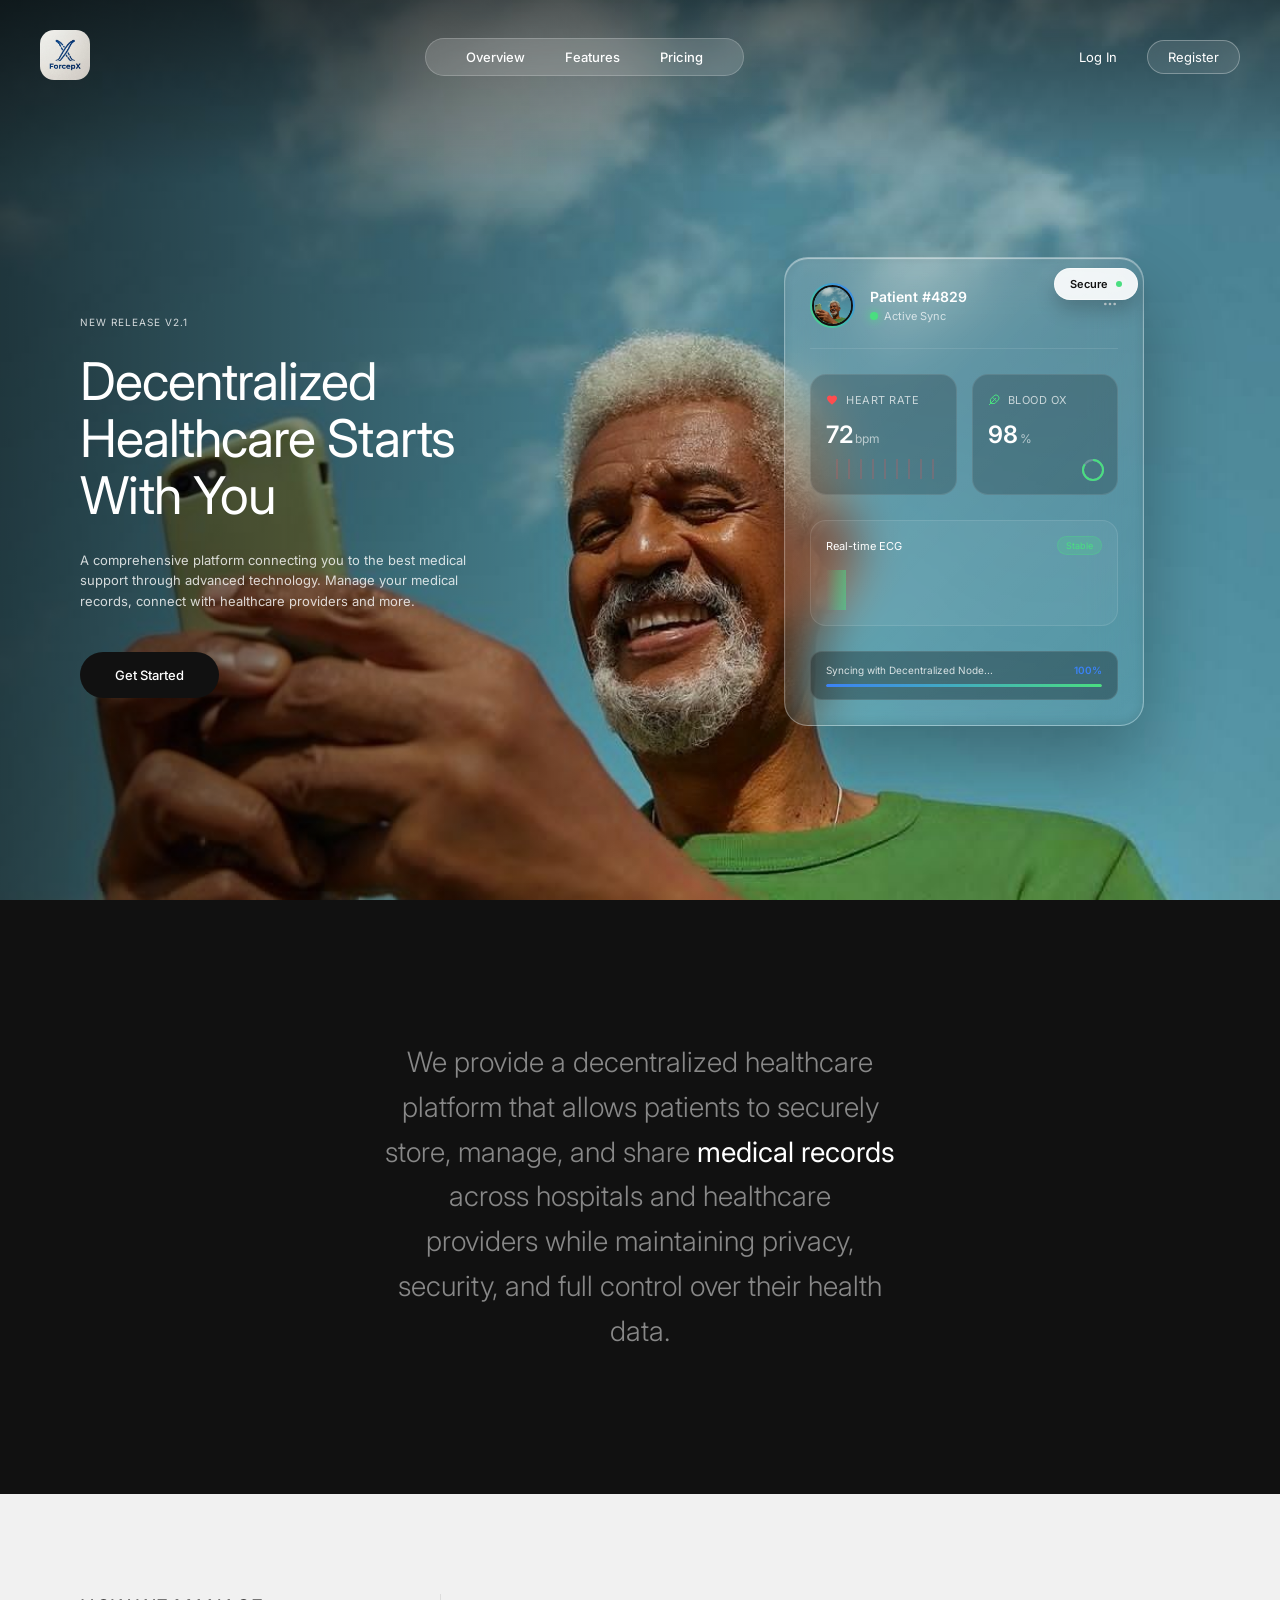
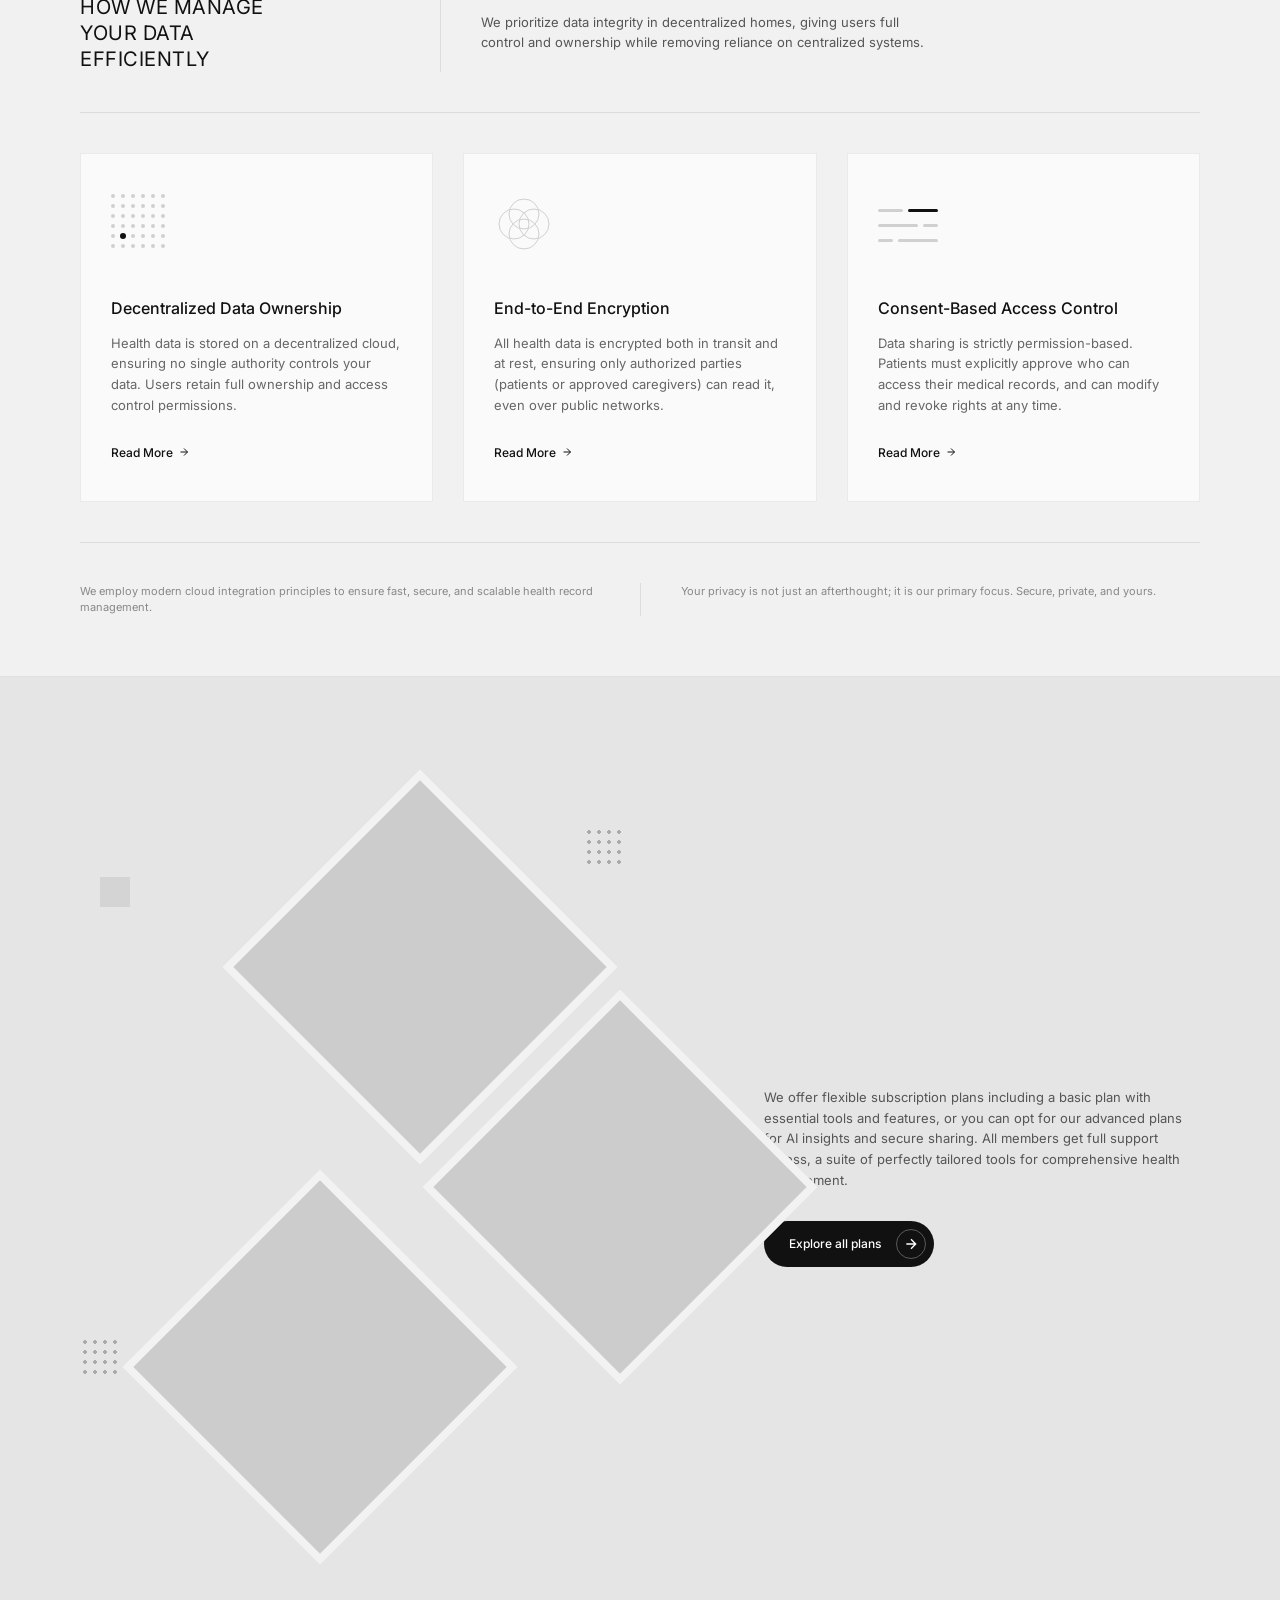
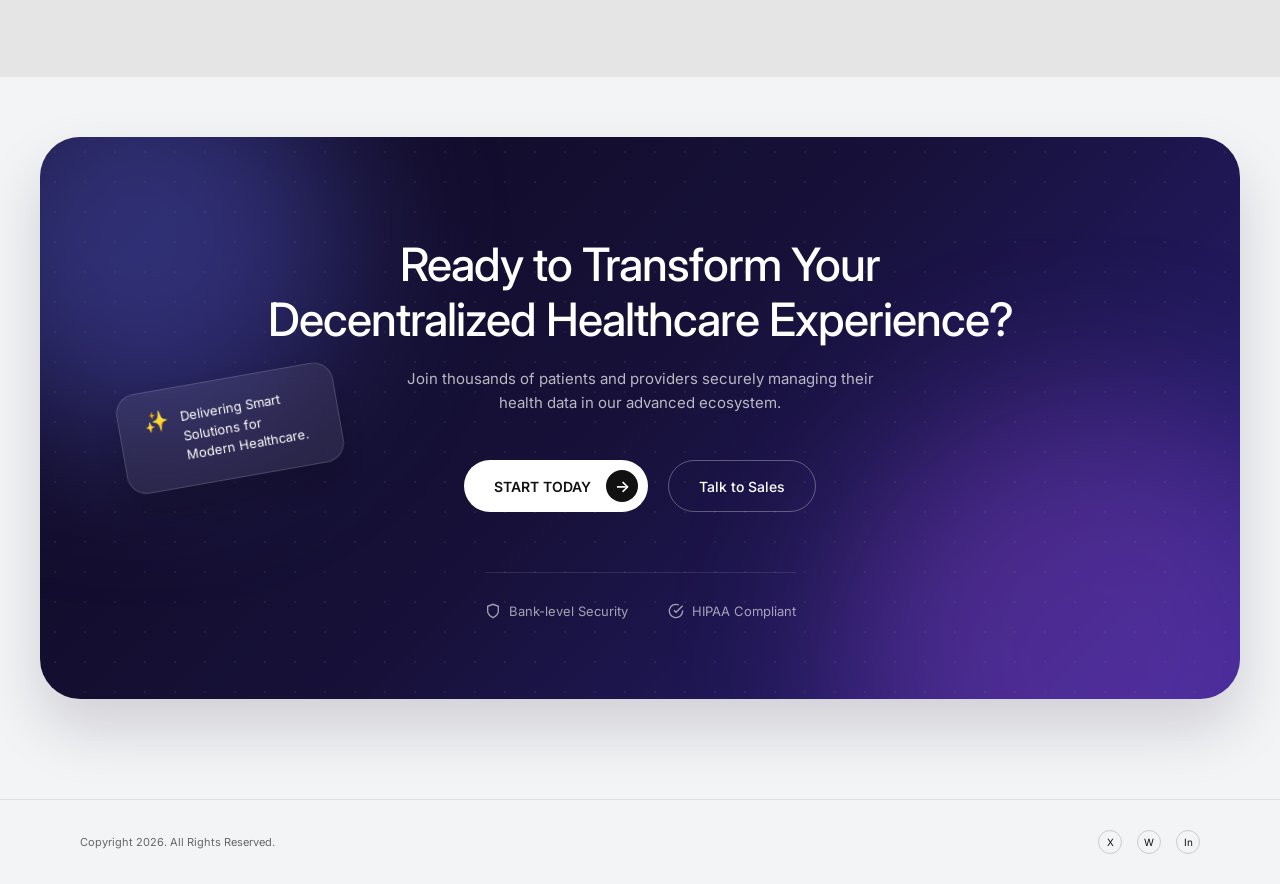
==== index.html @ 6a89ef33 "added images" ====
<!DOCTYPE html>
<html lang="en">
<head>
    <meta charset="UTF-8">
    <meta name="viewport" content="width=device-width, initial-scale=1.0">
    <title>Decentralized Healthcare</title>
    <link href="https://fonts.googleapis.com/css2?family=Inter:wght@300;400;500;600&display=swap" rel="stylesheet">
    <link rel="stylesheet" href="style.css">
</head>
<body>
    <!-- Mobile nav overlay -->
    <nav class="mobile-nav" id="mobileNav">
        <button class="mobile-nav-close" id="mobileNavClose" aria-label="Close navigation">
            <svg width="24" height="24" viewBox="0 0 24 24" fill="none" stroke="white" stroke-width="2" stroke-linecap="round"><line x1="18" y1="6" x2="6" y2="18"/><line x1="6" y1="6" x2="18" y2="18"/></svg>
        </button>
        <a href="#">Overview</a>
        <a href="#">Features</a>
        <a href="#">Pricing</a>
        <div class="mobile-auth">
            <a href="#" class="login">Log In</a>
            <a href="#" class="register">Register</a>
        </div>
    </nav>

    <div class="hero-section">
        <header>
            <div class="logo">
                <img src="image/her.jpg" alt="" width="50px">
                
            </div>
            <nav class="pill-nav">
                <a href="#">Overview</a>
                <a href="#">Features</a>
                <a href="#">Pricing</a>
            </nav>
            <div class="auth-buttons">
                <a href="#" class="login">Log In</a>
                <a href="#" class="register">Register</a>
            </div>
            <!-- Hamburger -->
            <button class="hamburger" id="hamburger" aria-label="Toggle navigation" aria-expanded="false">
                <span></span>
                <span></span>
                <span></span>
            </button>
        </header>

        <div class="hero-content">
            <div class="hero-text-block">
                <div class="badge">NEW RELEASE V2.1</div>
                <h1>Decentralized<br>Healthcare Starts<br>With You</h1>
                <p>A comprehensive platform connecting you to the best medical support through advanced technology. Manage your medical records, connect with healthcare providers and more.</p>
                <a href="#" class="btn-primary">Get Started</a>
            </div>
            <div class="hero-glass-panel elaborate-v2">
                <div class="glass-inner">
                    
                    <div class="card-header">
                        <div class="avatar-ring">
                            <img src="/image/photo_2026-05-11_12-08-29.jpg" class="mini-avatar" alt="Patient">
                        </div>
                        <div class="patient-info">
                            <div class="patient-name">Patient #4829</div>
                            <div class="status-indicator"><span class="pulse-dot"></span> Active Sync</div>
                        </div>
                        <div class="options-icon">
                            <svg width="16" height="16" viewBox="0 0 24 24" fill="none" stroke="currentColor" stroke-width="2"><circle cx="12" cy="12" r="1"/><circle cx="19" cy="12" r="1"/><circle cx="5" cy="12" r="1"/></svg>
                        </div>
                    </div>

                    <div class="vitals-grid">
                        <div class="vital-box">
                            <div class="v-header">
                                <span class="v-icon" style="color: #ff4d4f;"><svg width="12" height="12" viewBox="0 0 24 24" fill="currentColor"><path d="M12 21.35l-1.45-1.32C5.4 15.36 2 12.28 2 8.5 2 5.42 4.42 3 7.5 3c1.74 0 3.41.81 4.5 2.09C13.09 3.81 14.76 3 16.5 3 19.58 3 22 5.42 22 8.5c0 3.78-3.4 6.86-8.55 11.54L12 21.35z"/></svg></span>
                                <span class="v-label">Heart Rate</span>
                            </div>
                            <div class="v-data">
                                <span class="v-val">72</span><span class="v-unit">bpm</span>
                            </div>
                            <div class="v-chart-mini pulse-wave"></div>
                        </div>
                        
                        <div class="vital-box">
                            <div class="v-header">
                                <span class="v-icon" style="color: #4ade80;"><svg width="12" height="12" viewBox="0 0 24 24" fill="none" stroke="currentColor" stroke-width="2"><path d="M20.24 12.24a6 6 0 0 0-8.49-8.49L5 10.5V19h8.5z"></path><line x1="16" y1="8" x2="2" y2="22"></line><line x1="17.5" y1="15" x2="9" y2="6.5"></line></svg></span>
                                <span class="v-label">Blood Ox</span>
                            </div>
                            <div class="v-data">
                                <span class="v-val">98</span><span class="v-unit">%</span>
                            </div>
                            <div class="v-progress-ring">
                                <svg width="24" height="24"><circle cx="12" cy="12" r="10" fill="none" stroke="rgba(255,255,255,0.2)" stroke-width="2"/><circle cx="12" cy="12" r="10" fill="none" stroke="#4ade80" stroke-width="2" stroke-dasharray="62.8" stroke-dashoffset="10"/></svg>
                            </div>
                        </div>
                    </div>

                    <div class="ecg-section">
                        <div class="ecg-header">
                            <span>Real-time ECG</span>
                            <span class="ecg-badge">Stable</span>
                        </div>
                        <div class="ecg-chart-container">
                            <svg viewBox="0 0 200 30" class="ecg-svg">
                                <polyline class="ecg-line" points="0,15 20,15 25,5 30,25 35,15 60,15 65,10 70,25 75,2 80,15 120,15 125,5 130,25 135,15 170,15 175,10 180,25 185,2 190,15 200,15" />
                            </svg>
                            <div class="ecg-scanner"></div>
                        </div>
                    </div>
                    
                    <div class="glass-blur-bar">
                        <div class="bar-text">Syncing with Decentralized Node...</div>
                        <div class="progress-bar"></div>
                    </div>
                    
                    <div class="floating-badge badge-top-right">
                        Secure <span class="green-dot"></span>
                    </div>
                </div>
            </div>
        </div>
    </div>

    <section class="black-section">
        <div class="container text-center">
            <h2>We provide a decentralized healthcare<br>platform that allows patients to securely<br>store, manage, and share <span class="highlight">medical records</span><br>across hospitals and healthcare<br>providers while maintaining privacy,<br>security, and full control over their health<br>data.</h2>
        </div>
    </section>

    <section class="features-section">
        <div class="container">
            <div class="features-header">
                <div class="fh-left">
                    <h3>HOW WE MANAGE<br>YOUR DATA<br>EFFICIENTLY</h3>
                </div>
                <div class="fh-right">
                    <p>We prioritize data integrity in decentralized homes, giving users full control and ownership while removing reliance on centralized systems.</p>
                </div>
            </div>

            <div class="features-grid">
                <div class="feature-card">
                    <div class="icon">
                        <svg width="60" height="60" viewBox="0 0 60 60">
                            <pattern id="dots" x="0" y="0" width="10" height="10" patternUnits="userSpaceOnUse">
                                <circle cx="2" cy="2" r="2" fill="#d0d0d0"/>
                            </pattern>
                            <rect width="60" height="60" fill="url(#dots)"/>
                            <circle cx="12" cy="42" r="3" fill="#111"/>
                        </svg>
                    </div>
                    <h4>Decentralized Data Ownership</h4>
                    <p>Health data is stored on a decentralized cloud, ensuring no single authority controls your data. Users retain full ownership and access control permissions.</p>
                    <a href="#" class="read-more">Read More <svg width="12" height="12" viewBox="0 0 24 24" fill="none" stroke="currentColor" stroke-width="2"><path d="M5 12h14M12 5l7 7-7 7"/></svg></a>
                </div>

                <div class="feature-card">
                    <div class="icon">
                        <svg width="60" height="60" viewBox="0 0 60 60" fill="none" stroke="#d0d0d0" stroke-width="1">
                            <circle cx="20" cy="30" r="15"/>
                            <circle cx="40" cy="30" r="15"/>
                            <circle cx="30" cy="20" r="15"/>
                            <circle cx="30" cy="40" r="15"/>
                        </svg>
                    </div>
                    <h4>End-to-End Encryption</h4>
                    <p>All health data is encrypted both in transit and at rest, ensuring only authorized parties (patients or approved caregivers) can read it, even over public networks.</p>
                    <a href="#" class="read-more">Read More <svg width="12" height="12" viewBox="0 0 24 24" fill="none" stroke="currentColor" stroke-width="2"><path d="M5 12h14M12 5l7 7-7 7"/></svg></a>
                </div>

                <div class="feature-card">
                    <div class="icon">
                        <svg width="60" height="60" viewBox="0 0 60 60">
                            <rect x="0" y="15" width="25" height="3" fill="#d0d0d0" rx="1.5"/>
                            <rect x="30" y="15" width="30" height="3" fill="#111" rx="1.5"/>
                            <rect x="0" y="30" width="40" height="3" fill="#d0d0d0" rx="1.5"/>
                            <rect x="45" y="30" width="15" height="3" fill="#d0d0d0" rx="1.5"/>
                            <rect x="0" y="45" width="15" height="3" fill="#d0d0d0" rx="1.5"/>
                            <rect x="20" y="45" width="40" height="3" fill="#d0d0d0" rx="1.5"/>
                        </svg>
                    </div>
                    <h4>Consent-Based Access Control</h4>
                    <p>Data sharing is strictly permission-based. Patients must explicitly approve who can access their medical records, and can modify and revoke rights at any time.</p>
                    <a href="#" class="read-more">Read More <svg width="12" height="12" viewBox="0 0 24 24" fill="none" stroke="currentColor" stroke-width="2"><path d="M5 12h14M12 5l7 7-7 7"/></svg></a>
                </div>
            </div>

            <div class="features-footer">
                <div class="ff-left">We employ modern cloud integration principles to ensure fast, secure, and scalable health record management.</div>
                <div class="ff-right">Your privacy is not just an afterthought; it is our primary focus. Secure, private, and yours.</div>
            </div>
        </div>
    </section>

    <section class="images-section">
        <div class="container sub-container">
            <div class="sub-images">
                <div class="diamond-img img1"><img src="doctor.png" alt="Female doctor smiling"></div>
                <div class="diamond-img img2"><img src="nurse.png" alt="Male nurse checking elderly patient"></div>
                <div class="diamond-img img3"><img src="doctor.png" alt="Healthcare professional with stethoscope"></div>
                <div class="dot-grid top-right"></div>
                <div class="dot-grid bottom-left"></div>
                <div class="grey-square top-left"></div>
            </div>
            
            <div class="sub-text">
                <p>We offer flexible subscription plans including a basic plan with essential tools and features, or you can opt for our advanced plans for AI insights and secure sharing. All members get full support access, a suite of perfectly tailored tools for comprehensive health management.</p>
                <a href="#" class="btn-explore">Explore all plans <div class="arrow-circle"><svg width="16" height="16" viewBox="0 0 24 24" fill="none" stroke="currentColor" stroke-width="2"><path d="M5 12h14M12 5l7 7-7 7"/></svg></div></a>
            </div>
        </div>
    </section>

    <section class="footer-cta">
        <div class="cta-card">
            <div class="glow-orb orb-1"></div>
            <div class="glow-orb orb-2"></div>
            
            <div class="cta-content-wrapper">
                <div class="cta-glass-box">
                    <span class="glass-icon">✨</span>
                    <div>Delivering Smart Solutions for Modern Healthcare.</div>
                </div>
                
                <h2>Ready to Transform Your<br>Decentralized Healthcare Experience?</h2>
                <p class="cta-subtitle">Join thousands of patients and providers securely managing their health data in our advanced ecosystem.</p>
                
                <div class="cta-actions">
                    <a href="#" class="btn-white">START TODAY <span class="arrow-icon">→</span></a>
                    <a href="#" class="btn-outline">Talk to Sales</a>
                </div>
                
                <div class="trust-badges">
                    <span><svg width="16" height="16" viewBox="0 0 24 24" fill="none" stroke="currentColor" stroke-width="2"><path d="M12 22s8-4 8-10V5l-8-3-8 3v7c0 6 8 10 8 10z"/></svg> Bank-level Security</span>
                    <span><svg width="16" height="16" viewBox="0 0 24 24" fill="none" stroke="currentColor" stroke-width="2"><path d="M22 11.08V12a10 10 0 1 1-5.93-9.14"/><polyline points="22 4 12 14.01 9 11.01"/></svg> HIPAA Compliant</span>
                </div>
            </div>
        </div>
    </section>

    <footer>
        <div class="container footer-content">
            <p>Copyright 2026. All Rights Reserved.</p>
            <div class="socials">
                <a href="#">X</a>
                <a href="#">W</a>
                <a href="#">In</a>
            </div>
        </div>
    </footer>

    <script src="script.js"></script>
    <script>
        const hamburger = document.getElementById('hamburger');
        const mobileNav = document.getElementById('mobileNav');
        const mobileNavClose = document.getElementById('mobileNavClose');

        function openNav() {
            mobileNav.classList.add('open');
            hamburger.classList.add('open');
            hamburger.setAttribute('aria-expanded', 'true');
            document.body.style.overflow = 'hidden';
        }

        function closeNav() {
            mobileNav.classList.remove('open');
            hamburger.classList.remove('open');
            hamburger.setAttribute('aria-expanded', 'false');
            document.body.style.overflow = '';
        }

        hamburger.addEventListener('click', () => {
            mobileNav.classList.contains('open') ? closeNav() : openNav();
        });

        mobileNavClose.addEventListener('click', closeNav);

        // Close on nav link click
        mobileNav.querySelectorAll('a').forEach(link => {
            link.addEventListener('click', closeNav);
        });

        // Close on backdrop click (clicking outside the nav content)
        mobileNav.addEventListener('click', (e) => {
            if (e.target === mobileNav) closeNav();
        });
    </script>
</body>
</html>
---- style.css ----
* {
    margin: 0;
    padding: 0;
    box-sizing: border-box;
    font-family: 'Inter', sans-serif;
}

body {
    background-color: #f3f4f6;
    color: #111;
    overflow-x: hidden;
}

a {
    text-decoration: none;
    color: inherit;
}

.container {
    max-width: 1200px;
    margin: 0 auto;
    padding: 0 40px;
}

/* Hero Section */
.hero-section {
    position: relative;
    height: 100vh;
    min-height: 800px;
    background: url('/image/photo_2026-05-11_12-08-29.jpg') center 30%/cover no-repeat;
    display: flex;
    flex-direction: column;
}

.hero-section::before {
    content: '';
    position: absolute;
    inset: 0;
    background: linear-gradient(to right, rgba(0,0,0,0.6) 0%, rgba(0,0,0,0) 60%),
                linear-gradient(to bottom, rgba(0,0,0,0.5) 0%, rgba(0,0,0,0) 20%);
    pointer-events: none;
}

header {
    display: flex;
    justify-content: space-between;
    align-items: center;
    padding: 30px 40px;
    position: relative;
    z-index: 10;
}

.logo-box {
    width: 24px;
    height: 24px;
    background: rgba(255,255,255,0.8);
    border-radius: 14px;
}
img{
    border-radius: 14px;
}

.pill-nav {
    display: flex;
    gap: 40px;
    background: rgba(255, 255, 255, 0.15);
    backdrop-filter: blur(10px);
    -webkit-backdrop-filter: blur(10px);
    padding: 10px 40px;
    border-radius: 40px;
    border: 1px solid rgba(255,255,255,0.2);
}

.pill-nav a {
    color: white;
    font-size: 13px;
    font-weight: 500;
}

.auth-buttons {
    display: flex;
    align-items: center;
    gap: 30px;
}

.login {
    color: white;
    font-size: 13px;
}

.register {
    color: white;
    font-size: 13px;
    border: 1px solid rgba(255,255,255,0.3);
    padding: 8px 20px;
    border-radius: 20px;
    background: rgba(255,255,255,0.1);
    backdrop-filter: blur(10px);
}

/* Hamburger */
.hamburger {
    display: none;
    flex-direction: column;
    gap: 5px;
    cursor: pointer;
    z-index: 100;
    padding: 4px;
}

.hamburger span {
    display: block;
    width: 24px;
    height: 2px;
    background: white;
    border-radius: 2px;
    transition: transform 0.3s ease, opacity 0.3s ease;
}

.hamburger.open span:nth-child(1) {
    transform: translateY(7px) rotate(45deg);
}

.hamburger.open span:nth-child(2) {
    opacity: 0;
}

.hamburger.open span:nth-child(3) {
    transform: translateY(-7px) rotate(-45deg);
}

.mobile-nav-close {
    position: absolute;
    top: 28px;
    right: 28px;
    background: rgba(255,255,255,0.1);
    border: 1px solid rgba(255,255,255,0.2);
    border-radius: 50%;
    width: 44px;
    height: 44px;
    display: flex;
    align-items: center;
    justify-content: center;
    cursor: pointer;
    transition: background 0.2s ease;
}

.mobile-nav-close:hover {
    background: rgba(255,255,255,0.2);
}

/* Mobile nav overlay */
.mobile-nav {
    display: none;
    position: fixed;
    inset: 0;
    background: rgba(0,0,0,0.92);
    backdrop-filter: blur(12px);
    -webkit-backdrop-filter: blur(12px);
    z-index: 50;
    flex-direction: column;
    align-items: center;
    justify-content: center;
    gap: 32px;
}

.mobile-nav.open {
    display: flex;
}

.mobile-nav a {
    color: white;
    font-size: 22px;
    font-weight: 400;
    letter-spacing: 0.5px;
}

.mobile-nav .mobile-auth {
    display: flex;
    flex-direction: column;
    align-items: center;
    gap: 16px;
    margin-top: 16px;
    width: 100%;
    padding: 0 40px;
}

.mobile-nav .mobile-auth a {
    font-size: 15px;
    width: 100%;
    text-align: center;
    padding: 12px 20px;
    border-radius: 30px;
}

.mobile-nav .mobile-auth .login {
    border: 1px solid rgba(255,255,255,0.3);
}

.mobile-nav .mobile-auth .register {
    background: white;
    color: #111;
    font-weight: 600;
}

.hero-content {
    flex: 1;
    display: flex;
    align-items: center;
    justify-content: space-between;
    padding: 0 80px;
    position: relative;
    z-index: 10;
}

.hero-text-block {
    max-width: 500px;
    color: white;
}

.badge {
    font-size: 10px;
    letter-spacing: 1px;
    margin-bottom: 25px;
    text-transform: uppercase;
    opacity: 0.8;
}

.hero-text-block h1 {
    font-size: 52px;
    line-height: 1.1;
    font-weight: 400;
    margin-bottom: 25px;
    letter-spacing: -1px;
}

.hero-text-block p {
    font-size: 13px;
    line-height: 1.6;
    margin-bottom: 40px;
    opacity: 0.8;
    max-width: 400px;
}

.btn-primary {
    display: inline-block;
    background: #111;
    color: white;
    padding: 15px 35px;
    border-radius: 30px;
    font-size: 13px;
    font-weight: 500;
}

.hero-glass-panel.elaborate-v2 {
    width: 360px;
    height: auto;
    border: 1px solid rgba(255,255,255,0.3);
    border-radius: 24px;
    margin-right: 5%;
    margin-top: -30px;
    background: linear-gradient(135deg, rgba(255,255,255,0.15) 0%, rgba(255,255,255,0.02) 100%);
    backdrop-filter: blur(24px);
    -webkit-backdrop-filter: blur(24px);
    position: relative;
    box-shadow: 0 40px 80px rgba(0,0,0,0.3), inset 0 1px 1px rgba(255,255,255,0.5), inset 0 -2px 10px rgba(0,0,0,0.1);
    padding: 25px;
}

.glass-inner {
    width: 100%;
    height: 100%;
    position: relative;
}

.card-header {
    display: flex;
    align-items: center;
    gap: 15px;
    margin-bottom: 25px;
    padding-bottom: 20px;
    border-bottom: 1px solid rgba(255,255,255,0.1);
}

.avatar-ring {
    width: 45px;
    height: 45px;
    border-radius: 50%;
    padding: 2px;
    background: linear-gradient(45deg, #4ade80, #3b82f6);
}

.mini-avatar {
    width: 100%;
    height: 100%;
    border-radius: 50%;
    object-fit: cover;
    border: 2px solid #111;
}

.patient-info {
    flex: 1;
}

.patient-name {
    color: white;
    font-size: 14px;
    font-weight: 600;
    margin-bottom: 4px;
}

.status-indicator {
    display: flex;
    align-items: center;
    gap: 6px;
    color: rgba(255,255,255,0.7);
    font-size: 11px;
}

.pulse-dot {
    width: 8px;
    height: 8px;
    background: #4ade80;
    border-radius: 50%;
    box-shadow: 0 0 10px #4ade80;
    animation: pulse 2s infinite;
}

@keyframes pulse {
    0% { box-shadow: 0 0 0 0 rgba(74, 222, 128, 0.7); }
    70% { box-shadow: 0 0 0 10px rgba(74, 222, 128, 0); }
    100% { box-shadow: 0 0 0 0 rgba(74, 222, 128, 0); }
}

.options-icon {
    color: white;
    opacity: 0.7;
    cursor: pointer;
}

.vitals-grid {
    display: grid;
    grid-template-columns: 1fr 1fr;
    gap: 15px;
    margin-bottom: 25px;
}

.vital-box {
    background: rgba(0,0,0,0.2);
    border: 1px solid rgba(255,255,255,0.1);
    border-radius: 16px;
    padding: 15px;
    position: relative;
    overflow: hidden;
    transition: transform 0.3s ease;
}

.vital-box:hover {
    transform: translateY(-2px);
    background: rgba(0,0,0,0.3);
}

.v-header {
    display: flex;
    align-items: center;
    gap: 8px;
    margin-bottom: 10px;
}

.v-label {
    font-size: 11px;
    color: rgba(255,255,255,0.7);
    text-transform: uppercase;
    letter-spacing: 0.5px;
}

.v-data {
    color: white;
}

.v-val {
    font-size: 24px;
    font-weight: 600;
}

.v-unit {
    font-size: 12px;
    opacity: 0.6;
    margin-left: 2px;
}

.v-chart-mini.pulse-wave {
    margin-top: 10px;
    height: 20px;
    width: 100%;
    background: repeating-linear-gradient(90deg, transparent, transparent 10px, rgba(255,77,79,0.2) 10px, rgba(255,77,79,0.2) 12px);
}

.v-progress-ring {
    position: absolute;
    bottom: 10px;
    right: 10px;
    transform: rotate(-90deg);
}

.ecg-section {
    background: rgba(255,255,255,0.05);
    border: 1px solid rgba(255,255,255,0.1);
    border-radius: 16px;
    padding: 15px;
    margin-bottom: 25px;
}

.ecg-header {
    display: flex;
    justify-content: space-between;
    align-items: center;
    color: white;
    font-size: 11px;
    margin-bottom: 15px;
}

.ecg-badge {
    background: rgba(74, 222, 128, 0.2);
    color: #4ade80;
    padding: 3px 8px;
    border-radius: 10px;
    font-size: 9px;
    border: 1px solid rgba(74, 222, 128, 0.3);
}

.ecg-chart-container {
    position: relative;
    width: 100%;
    height: 40px;
    overflow: hidden;
}

.ecg-svg {
    width: 100%;
    height: 100%;
}

.ecg-line {
    fill: none;
    stroke: #4ade80;
    stroke-width: 1.5;
    stroke-linecap: round;
    stroke-linejoin: round;
    stroke-dasharray: 400;
    stroke-dashoffset: 400;
    animation: drawEcg 4s linear infinite;
}

@keyframes drawEcg {
    0% { stroke-dashoffset: 400; }
    50%, 100% { stroke-dashoffset: 0; }
}

.ecg-scanner {
    position: absolute;
    top: 0;
    left: 0;
    height: 100%;
    width: 20px;
    background: linear-gradient(90deg, transparent, rgba(74, 222, 128, 0.5));
    animation: ecgScan 4s linear infinite;
}

@keyframes ecgScan {
    0% { left: -20px; opacity: 0; }
    10% { opacity: 1; }
    50% { left: 100%; opacity: 1; }
    51%, 100% { opacity: 0; }
}

.glass-blur-bar {
    background: rgba(0,0,0,0.3);
    border-radius: 12px;
    padding: 12px 15px;
    border: 1px solid rgba(255,255,255,0.1);
}

.bar-text {
    font-size: 10px;
    color: rgba(255,255,255,0.8);
    margin-bottom: 8px;
    display: flex;
    justify-content: space-between;
}

.bar-text::after {
    content: '100%';
    color: #3b82f6;
    font-weight: 600;
}

.progress-bar {
    width: 100%;
    height: 3px;
    background: rgba(255,255,255,0.1);
    border-radius: 2px;
    position: relative;
    overflow: hidden;
}

.progress-bar::after {
    content: '';
    position: absolute;
    left: 0;
    top: 0;
    height: 100%;
    width: 100%;
    background: linear-gradient(90deg, #3b82f6, #4ade80);
    border-radius: 2px;
    animation: fillProgress 3s ease-in-out infinite alternate;
}

@keyframes fillProgress {
    0% { width: 40%; }
    100% { width: 100%; }
}

.floating-badge {
    position: absolute;
    background: rgba(255,255,255,0.9);
    backdrop-filter: blur(10px);
    color: #111;
    padding: 8px 15px;
    border-radius: 20px;
    font-size: 11px;
    font-weight: 600;
    display: flex;
    align-items: center;
    gap: 8px;
    box-shadow: 0 10px 20px rgba(0,0,0,0.2);
    border: 1px solid rgba(255,255,255,0.5);
    z-index: 20;
}

.badge-top-right {
    top: -15px;
    right: -20px;
    animation: floatBadge 4s ease-in-out infinite;
}

.green-dot {
    width: 6px;
    height: 6px;
    background: #4ade80;
    border-radius: 50%;
}

@keyframes floatBadge {
    0%, 100% { transform: translateY(0); }
    50% { transform: translateY(-10px); }
}

/* Black Section */
.black-section {
    background: #111;
    color: white;
    padding: 140px 20px;
}

.text-center {
    text-align: center;
}

.black-section h2 {
    font-size: 28px;
    font-weight: 300;
    line-height: 1.6;
    color: #888;
}

.highlight {
    color: white;
    font-weight: 400;
}

/* Features Section */
.features-section {
    background: #f1f1f1;
    padding: 100px 0 60px;
    border-bottom: 1px solid #e0e0e0;
}

.features-header {
    display: flex;
    border-bottom: 1px solid #dcdcdc;
    padding-bottom: 40px;
    margin-bottom: 40px;
}

.fh-left {
    flex: 1;
    border-right: 1px solid #dcdcdc;
}

.fh-left h3 {
    font-size: 20px;
    font-weight: 400;
    line-height: 1.3;
    letter-spacing: 0.5px;
}

.fh-right {
    flex: 2;
    padding-left: 40px;
    display: flex;
    align-items: center;
}

.fh-right p {
    font-size: 13px;
    color: #555;
    line-height: 1.5;
    max-width: 450px;
}

.features-grid {
    display: grid;
    grid-template-columns: repeat(3, 1fr);
    gap: 30px;
    margin-bottom: 40px;
}

.feature-card {
    background: #fafafa;
    padding: 40px 30px;
    border: 1px solid #eaeaea;
}

.icon {
    margin-bottom: 40px;
}

.feature-card h4 {
    font-size: 16px;
    margin-bottom: 15px;
    font-weight: 500;
}

.feature-card p {
    font-size: 13px;
    color: #666;
    line-height: 1.6;
    margin-bottom: 25px;
}

.read-more {
    font-size: 12px;
    color: #111;
    font-weight: 500;
    display: inline-flex;
    align-items: center;
    gap: 5px;
}

.features-footer {
    display: flex;
    border-top: 1px solid #dcdcdc;
    padding-top: 40px;
}

.ff-left, .ff-right {
    flex: 1;
    font-size: 11px;
    color: #888;
    line-height: 1.5;
}

.ff-left {
    border-right: 1px solid #dcdcdc;
    padding-right: 40px;
}

.ff-right {
    padding-left: 40px;
}

/* Images Section */
.images-section {
    background: #e5e5e5;
    padding: 150px 0;
}

.sub-container {
    display: flex;
    align-items: center;
    justify-content: space-between;
}

.sub-images {
    flex: 1;
    position: relative;
    height: 700px;
}

.diamond-img {
    width: 280px;
    height: 280px;
    position: absolute;
    overflow: hidden;
    transform: rotate(45deg);
    border: 8px solid #f2f2f2;
    background: #ccc;
}

.diamond-img img {
    width: 150%;
    height: 150%;
    object-fit: cover;
    transform: rotate(-45deg) scale(1.1);
    position: absolute;
    top: -25%;
    left: -25%;
}

.img1 {
    top: 0;
    left: 200px;
    z-index: 2;
}

.img2 {
    top: 220px;
    left: 400px;
    z-index: 3;
}

.img3 {
    top: 400px;
    left: 100px;
    z-index: 1;
}

.dot-grid {
    position: absolute;
    width: 40px;
    height: 40px;
    background-image: radial-gradient(#aaa 2px, transparent 2px);
    background-size: 10px 10px;
}

.top-right { top: 0; right: 80px; }
.bottom-left { bottom: 150px; left: 0; }

.grey-square {
    position: absolute;
    width: 30px;
    height: 30px;
    background: #d4d4d4;
    top: 50px;
    left: 20px;
}

.sub-text {
    flex: 0.7;
    padding-left: 60px;
}

.sub-text p {
    font-size: 13px;
    line-height: 1.6;
    color: #555;
    margin-bottom: 30px;
}

.btn-explore {
    display: inline-flex;
    align-items: center;
    gap: 15px;
    background: #111;
    color: white;
    padding: 8px 8px 8px 25px;
    border-radius: 30px;
    font-size: 12px;
    font-weight: 500;
}

.arrow-circle {
    width: 30px;
    height: 30px;
    border: 1px solid rgba(255,255,255,0.3);
    border-radius: 50%;
    display: flex;
    align-items: center;
    justify-content: center;
}

/* Footer CTA Section */
.footer-cta {
    background: #f3f4f6;
    padding: 60px 40px 100px;
    display: flex;
    justify-content: center;
}

.cta-card {
    background: linear-gradient(135deg, #0e0a1f 0%, #17113a 50%, #2a207a 100%);
    border-radius: 40px;
    padding: 100px 40px 80px;
    text-align: center;
    position: relative;
    overflow: hidden;
    width: 100%;
    max-width: 1200px;
    box-shadow: 0 30px 60px rgba(14, 10, 31, 0.15);
}

.cta-card::before {
    content: '';
    position: absolute;
    inset: 0;
    background-image: radial-gradient(rgba(255, 255, 255, 0.15) 1px, transparent 1px);
    background-size: 30px 30px;
    opacity: 0.4;
}

.glow-orb {
    position: absolute;
    border-radius: 50%;
    filter: blur(80px);
    z-index: 1;
    pointer-events: none;
}

.orb-1 {
    width: 400px;
    height: 400px;
    background: rgba(99, 102, 241, 0.4);
    top: -100px;
    left: -100px;
}

.orb-2 {
    width: 500px;
    height: 500px;
    background: rgba(168, 85, 247, 0.3);
    bottom: -200px;
    right: -100px;
}

.cta-content-wrapper {
    position: relative;
    z-index: 10;
    display: flex;
    flex-direction: column;
    align-items: center;
}

.cta-glass-box {
    position: absolute;
    top: 50%;
    left: 40px;
    transform: translateY(-50%) rotate(-10deg);
    background: rgba(255,255,255,0.08);
    backdrop-filter: blur(12px);
    -webkit-backdrop-filter: blur(12px);
    border: 1px solid rgba(255,255,255,0.15);
    padding: 20px 25px;
    border-radius: 20px;
    color: white;
    font-size: 13px;
    width: 220px;
    text-align: left;
    line-height: 1.5;
    box-shadow: 0 20px 40px rgba(0,0,0,0.2);
    animation: floatCard 6s ease-in-out infinite;
    display: flex;
    gap: 12px;
}

.glass-icon {
    font-size: 20px;
    line-height: 1;
}

@keyframes floatCard {
    0%, 100% { transform: translateY(-50%) rotate(-10deg); }
    50% { transform: translateY(-60%) rotate(-8deg); }
}

.cta-card h2 {
    color: white;
    font-size: 46px;
    font-weight: 500;
    margin-bottom: 20px;
    letter-spacing: -1px;
    line-height: 1.2;
}

.cta-subtitle {
    color: rgba(255,255,255,0.7);
    font-size: 15px;
    max-width: 500px;
    margin: 0 auto 45px;
    line-height: 1.6;
}

.cta-actions {
    display: flex;
    gap: 20px;
    margin-bottom: 60px;
}

.btn-white {
    display: inline-flex;
    align-items: center;
    gap: 15px;
    background: white;
    color: #111;
    padding: 10px 10px 10px 30px;
    border-radius: 30px;
    font-size: 14px;
    font-weight: 600;
    transition: transform 0.3s ease, box-shadow 0.3s ease;
}

.btn-white:hover {
    transform: translateY(-2px);
    box-shadow: 0 10px 25px rgba(255,255,255,0.25);
}

.arrow-icon {
    display: flex;
    align-items: center;
    justify-content: center;
    width: 32px;
    height: 32px;
    background: #111;
    color: white;
    border-radius: 50%;
    font-size: 16px;
    transition: transform 0.3s ease;
}

.btn-white:hover .arrow-icon {
    transform: translateX(3px);
}

.btn-outline {
    display: inline-flex;
    align-items: center;
    gap: 10px;
    background: transparent;
    color: white;
    padding: 12px 30px;
    border-radius: 30px;
    border: 1px solid rgba(255,255,255,0.3);
    font-size: 14px;
    font-weight: 500;
    transition: background 0.3s ease, border-color 0.3s ease;
}

.btn-outline:hover {
    background: rgba(255,255,255,0.1);
    border-color: rgba(255,255,255,0.6);
}

.trust-badges {
    display: flex;
    gap: 40px;
    color: rgba(255,255,255,0.6);
    font-size: 13px;
    border-top: 1px solid rgba(255,255,255,0.1);
    padding-top: 30px;
}

.trust-badges span {
    display: flex;
    align-items: center;
    gap: 8px;
}

/* Footer */
footer {
    background: #f3f4f6;
    padding: 30px 0;
    border-top: 1px solid #e0e0e0;
}

.footer-content {
    display: flex;
    justify-content: space-between;
    align-items: center;
}

.footer-content p {
    font-size: 11px;
    color: #666;
}

.socials {
    display: flex;
    gap: 15px;
}

.socials a {
    width: 24px;
    height: 24px;
    border: 1px solid #ccc;
    border-radius: 50%;
    display: flex;
    align-items: center;
    justify-content: center;
    font-size: 10px;
    color: #111;
}

/* =====================
   RESPONSIVE BREAKPOINTS
   ===================== */

@media (max-width: 1024px) {
    .sub-images { height: 500px; }
    .diamond-img { width: 200px; height: 200px; }
    .img1 { top: 0; left: 150px; }
    .img2 { top: 150px; left: 300px; }
    .img3 { top: 250px; left: 50px; }

    .cta-glass-box { display: none; }

    .cta-card h2 { font-size: 36px; }
}

@media (max-width: 768px) {
    /* Header */
    header { padding: 20px 24px; }

    .pill-nav,
    .auth-buttons { display: none; }

    .hamburger { display: flex; }

    /* Hero */
    .hero-section { min-height: 100svh; }

    .hero-content {
        flex-direction: column;
        align-items: flex-start;
        justify-content: center;
        padding: 0 24px;
        gap: 40px;
    }

    .hero-text-block h1 { font-size: 36px; }

    .hero-glass-panel.elaborate-v2 { display: none; }

    /* Black section */
    .black-section { padding: 80px 20px; }
    .black-section h2 { font-size: 20px; }

    /* Features */
    .features-section { padding: 60px 0 40px; }
    .container { padding: 0 24px; }

    .features-header {
        flex-direction: column;
        gap: 20px;
    }

    .fh-left {
        border-right: none;
        border-bottom: 1px solid #dcdcdc;
        padding-bottom: 20px;
    }

    .fh-right { padding-left: 0; }

    .features-grid {
        grid-template-columns: 1fr;
        gap: 16px;
    }

    .features-footer {
        flex-direction: column;
        gap: 20px;
    }

    .ff-left {
        border-right: none;
        border-bottom: 1px solid #dcdcdc;
        padding-right: 0;
        padding-bottom: 20px;
    }

    .ff-right { padding-left: 0; }

    /* Images section */
    .images-section { padding: 80px 0; }

    .sub-container {
        flex-direction: column;
        gap: 0;
    }

    .sub-images {
        width: 100%;
        height: 380px;
        margin-bottom: 40px;
    }

    .diamond-img { width: 150px; height: 150px; }
    .img1 { top: 0; left: 100px; }
    .img2 { top: 100px; left: 200px; }
    .img3 { top: 180px; left: 20px; }

    .sub-text { padding-left: 0; }

    /* CTA */
    .footer-cta { padding: 40px 20px 60px; }

    .cta-card {
        padding: 60px 24px 50px;
        border-radius: 24px;
    }

    .cta-card h2 { font-size: 28px; }

    .cta-actions {
        flex-direction: column;
        align-items: center;
        gap: 12px;
        margin-bottom: 40px;
    }

    .btn-white, .btn-outline { width: 100%; justify-content: center; }

    .trust-badges {
        flex-direction: column;
        align-items: center;
        gap: 16px;
    }

    /* Footer */
    footer .container { padding: 0 24px; }
    .footer-content {
        flex-direction: column;
        gap: 16px;
        text-align: center;
    }
}

@media (max-width: 480px) {
    .hero-text-block h1 { font-size: 30px; }
    .hero-text-block p { font-size: 13px; }
    .black-section h2 { font-size: 17px; }
    .cta-card h2 { font-size: 24px; }
    .cta-subtitle { font-size: 13px; }

    .sub-images { height: 300px; }
    .diamond-img { width: 120px; height: 120px; }
    .img1 { top: 0; left: 80px; }
    .img2 { top: 80px; left: 160px; }
    .img3 { top: 150px; left: 10px; }
}
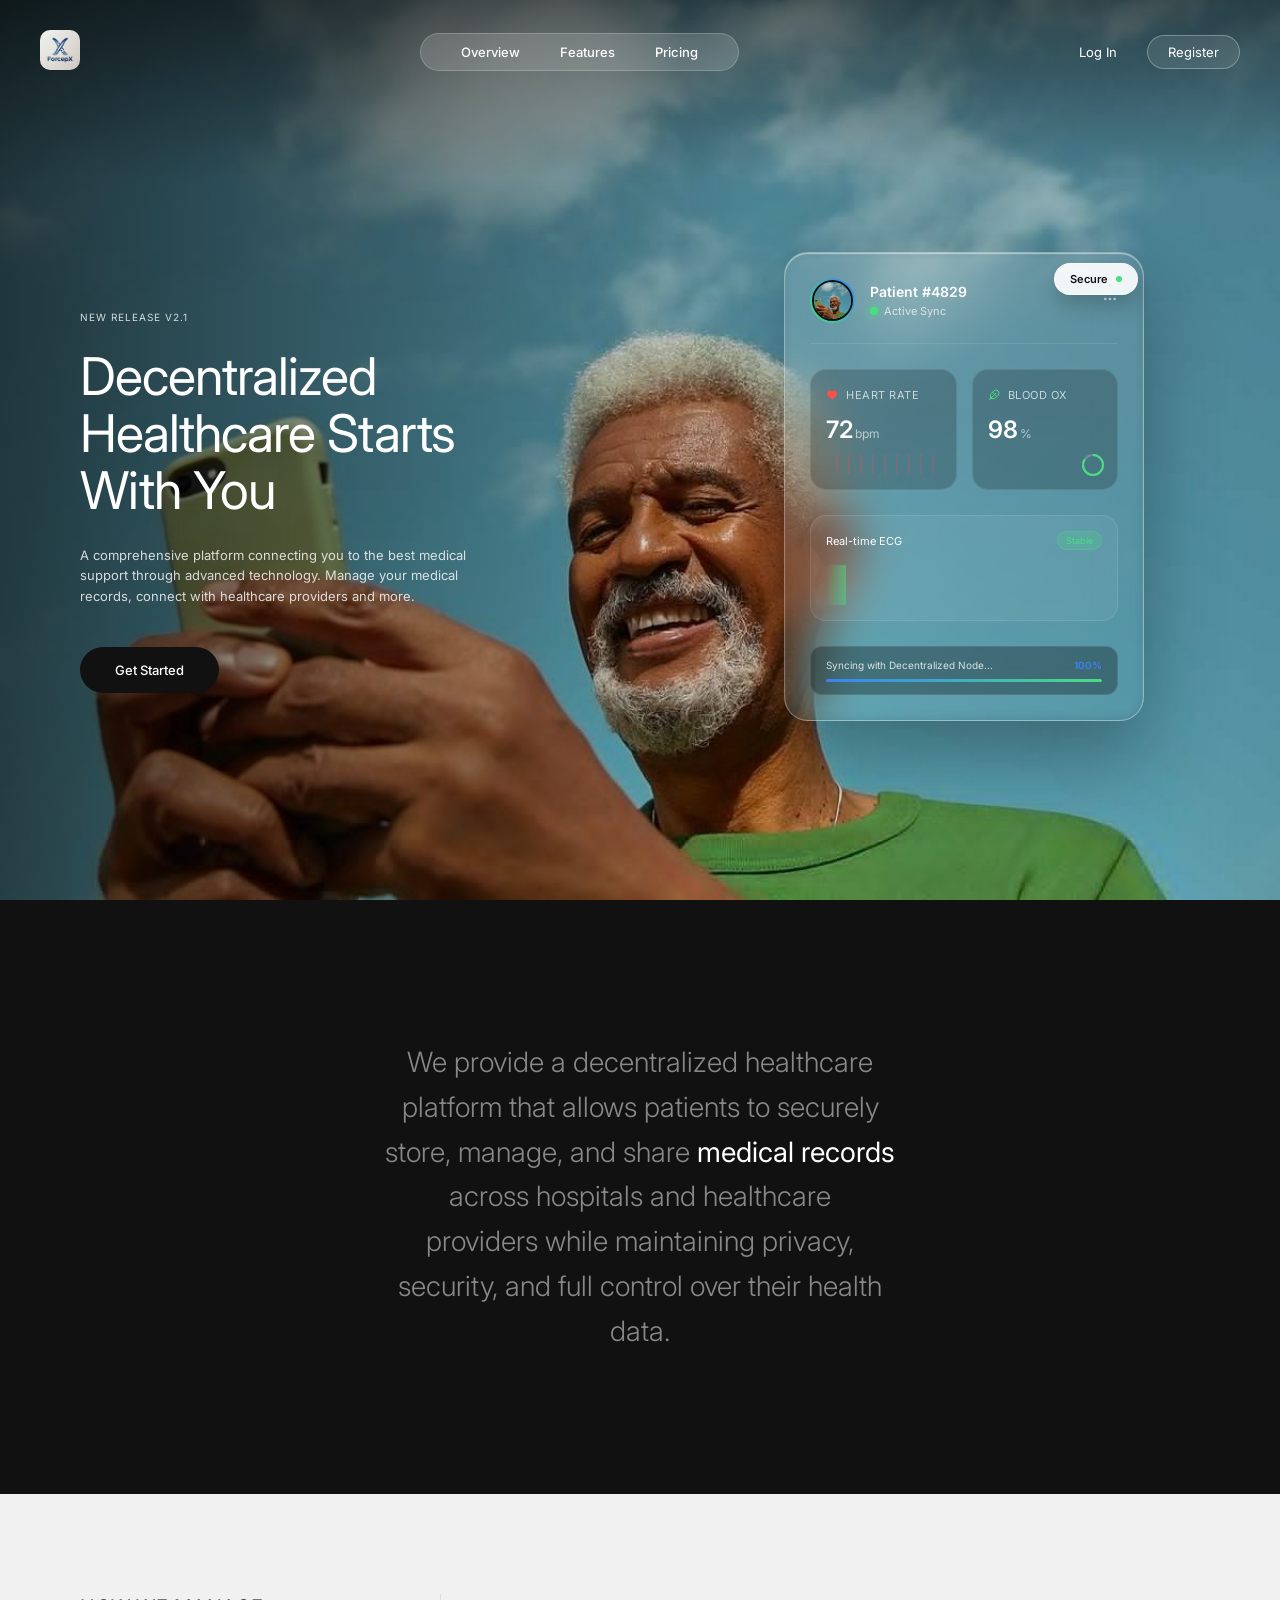
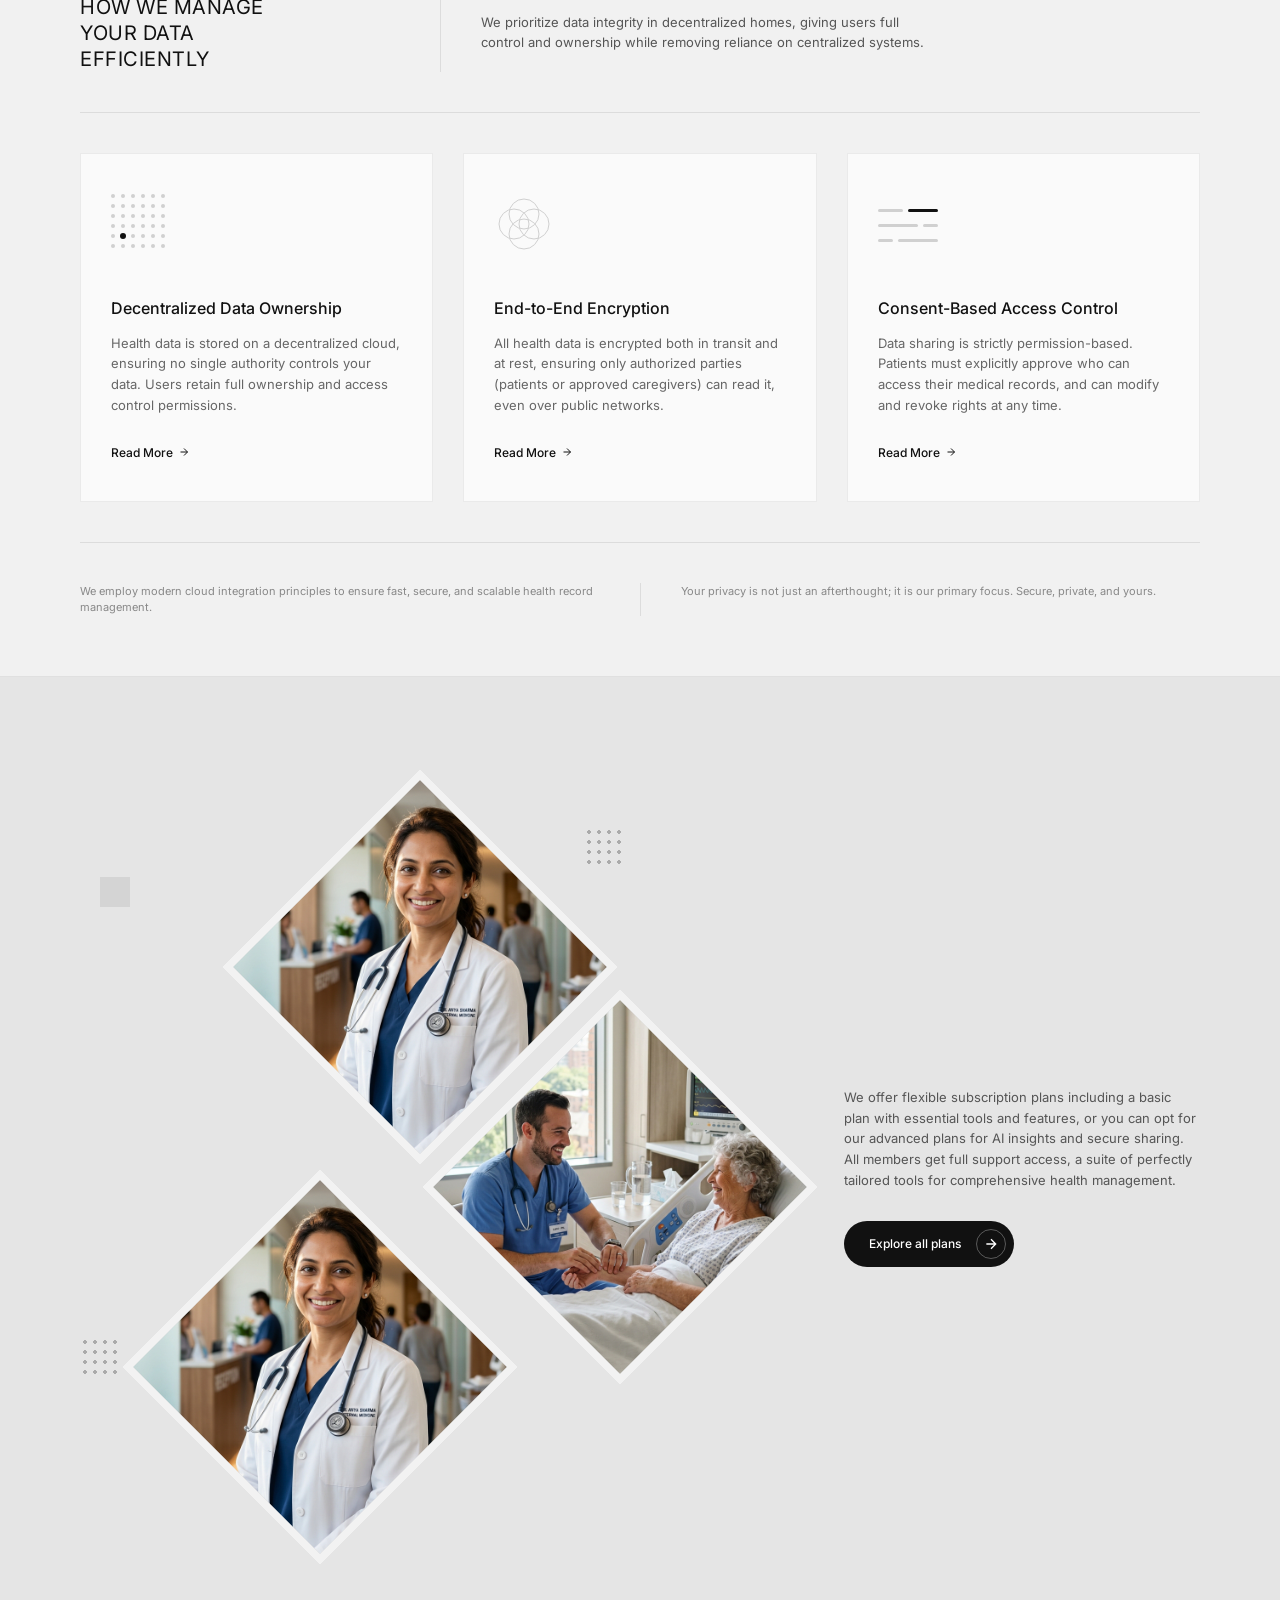
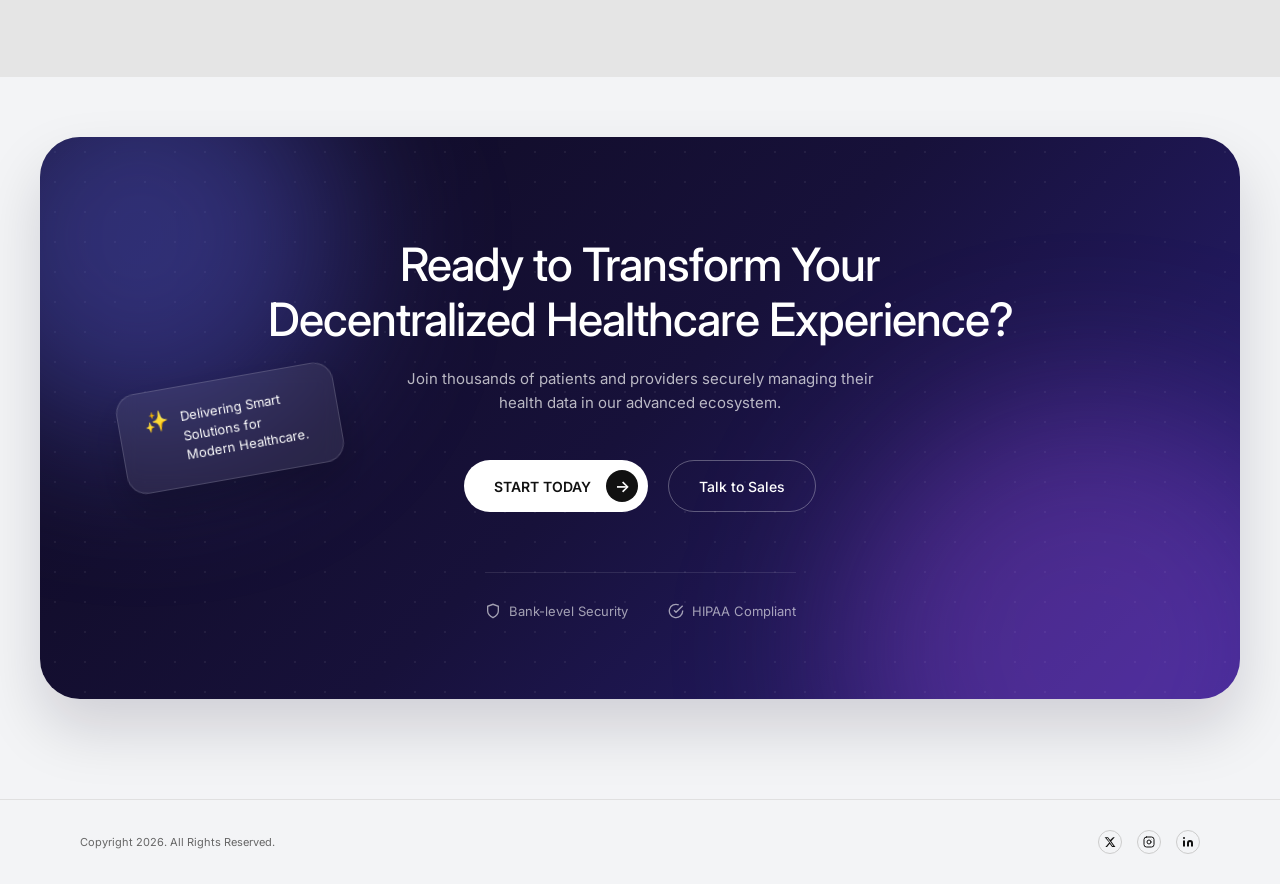
==== commit 03959c3d: "updated" ====
--- a/index.html
+++ b/index.html
@@ -25,8 +25,8 @@
     <div class="hero-section">
         <header>
             <div class="logo">
-                <img src="image/her.jpg" alt="" width="50px">
-                
+                <img src="/image/her.jpg" alt="" width="40px">
+               
             </div>
             <nav class="pill-nav">
                 <a href="#">Overview</a>
@@ -194,9 +194,9 @@
     <section class="images-section">
         <div class="container sub-container">
             <div class="sub-images">
-                <div class="diamond-img img1"><img src="doctor.png" alt="Female doctor smiling"></div>
-                <div class="diamond-img img2"><img src="nurse.png" alt="Male nurse checking elderly patient"></div>
-                <div class="diamond-img img3"><img src="doctor.png" alt="Healthcare professional with stethoscope"></div>
+                <div class="diamond-img img1"><img src="/image/doctor.png" alt="Female doctor smiling"></div>
+                <div class="diamond-img img2"><img src="/image/nurse.png" alt="Male nurse checking elderly patient"></div>
+                <div class="diamond-img img3"><img src="/image/doctor.png" alt="Healthcare professional with stethoscope"></div>
                 <div class="dot-grid top-right"></div>
                 <div class="dot-grid bottom-left"></div>
                 <div class="grey-square top-left"></div>
@@ -240,9 +240,18 @@
         <div class="container footer-content">
             <p>Copyright 2026. All Rights Reserved.</p>
             <div class="socials">
-                <a href="#">X</a>
-                <a href="#">W</a>
-                <a href="#">In</a>
+                <!-- X (Twitter) -->
+                <a href="https://x.com/forcep_x" aria-label="X">
+                    <svg width="12" height="12" viewBox="0 0 24 24" fill="currentColor"><path d="M18.244 2.25h3.308l-7.227 8.26 8.502 11.24H16.17l-4.714-6.231-5.401 6.231H2.746l7.73-8.835L1.254 2.25H8.08l4.259 5.626L18.244 2.25zm-1.161 17.52h1.833L7.084 4.126H5.117L17.083 19.77z"/></svg>
+                </a>
+                <!-- Instagram -->
+                <a href="https://www.instagram.com/forcep_x?igsh=MWxhMnB2MXY4ZWE2aA==" aria-label="Instagram">
+                    <svg width="12" height="12" viewBox="0 0 24 24" fill="none" stroke="currentColor" stroke-width="2" stroke-linecap="round" stroke-linejoin="round"><rect x="2" y="2" width="20" height="20" rx="5" ry="5"/><circle cx="12" cy="12" r="4"/><circle cx="17.5" cy="6.5" r="0.5" fill="currentColor" stroke="none"/></svg>
+                </a>
+                <!-- LinkedIn -->
+                <a href="#" aria-label="LinkedIn">
+                    <svg width="12" height="12" viewBox="0 0 24 24" fill="currentColor"><path d="M16 8a6 6 0 0 1 6 6v7h-4v-7a2 2 0 0 0-2-2 2 2 0 0 0-2 2v7h-4v-7a6 6 0 0 1 6-6z"/><rect x="2" y="9" width="4" height="12"/><circle cx="4" cy="4" r="2"/></svg>
+                </a>
             </div>
         </div>
     </footer>
--- a/style.css
+++ b/style.css
@@ -53,11 +53,11 @@
 .logo-box {
     width: 24px;
     height: 24px;
-    background: rgba(255,255,255,0.8);
-    border-radius: 14px;
+    /* background: rgba(255,255,255,0.8); */
+    border-radius: 4px;
 }
 img{
-    border-radius: 14px;
+    border-radius: 10px;
 }
 
 .pill-nav {
@@ -112,7 +112,7 @@
     display: block;
     width: 24px;
     height: 2px;
-    background: white;
+    background: black;
     border-radius: 2px;
     transition: transform 0.3s ease, opacity 0.3s ease;
 }
@@ -765,6 +765,7 @@
     font-size: 13px;
     line-height: 1.6;
     color: #555;
+    margin-left: 80px;
     margin-bottom: 30px;
 }
 
@@ -778,6 +779,7 @@
     border-radius: 30px;
     font-size: 12px;
     font-weight: 500;
+    margin-left: 80px;
 }
 
 .arrow-circle {
@@ -1091,25 +1093,39 @@
     .ff-right { padding-left: 0; }
 
     /* Images section */
-    .images-section { padding: 80px 0; }
+    .images-section { padding: 50px 0 60px; }
 
     .sub-container {
         flex-direction: column;
         gap: 0;
+        padding: 0;
     }
 
     .sub-images {
         width: 100%;
-        height: 380px;
-        margin-bottom: 40px;
-    }
-
-    .diamond-img { width: 150px; height: 150px; }
-    .img1 { top: 0; left: 100px; }
-    .img2 { top: 100px; left: 200px; }
-    .img3 { top: 180px; left: 20px; }
-
-    .sub-text { padding-left: 0; }
+        flex: none;
+        height: 420px;
+        margin-bottom: 0;
+        overflow: hidden;
+    }
+
+    .diamond-img { width: 150px; height: 150px; border-width: 5px; }
+    .img1 { top: 20px; left: 30px; }
+    .img2 { top: 140px; left: 185px; }
+    .img3 { top: 255px; left: 15px; }
+
+    .sub-text {
+        padding: 40px 24px 0;
+        width: 100%;
+        flex: none;
+    }
+
+    .sub-text p {
+        margin-left: 0;
+        width: 100%;
+    }
+
+    .btn-explore { margin-left: 0; }
 
     /* CTA */
     .footer-cta { padding: 40px 20px 60px; }
@@ -1152,9 +1168,9 @@
     .cta-card h2 { font-size: 24px; }
     .cta-subtitle { font-size: 13px; }
 
-    .sub-images { height: 300px; }
-    .diamond-img { width: 120px; height: 120px; }
-    .img1 { top: 0; left: 80px; }
-    .img2 { top: 80px; left: 160px; }
-    .img3 { top: 150px; left: 10px; }
+    .sub-images { height: 360px; }
+    .diamond-img { width: 120px; height: 120px; border-width: 4px; }
+    .img1 { top: 15px; left: 20px; }
+    .img2 { top: 130px; left: 155px; }
+    .img3 { top: 225px; left: 10px; }
 }
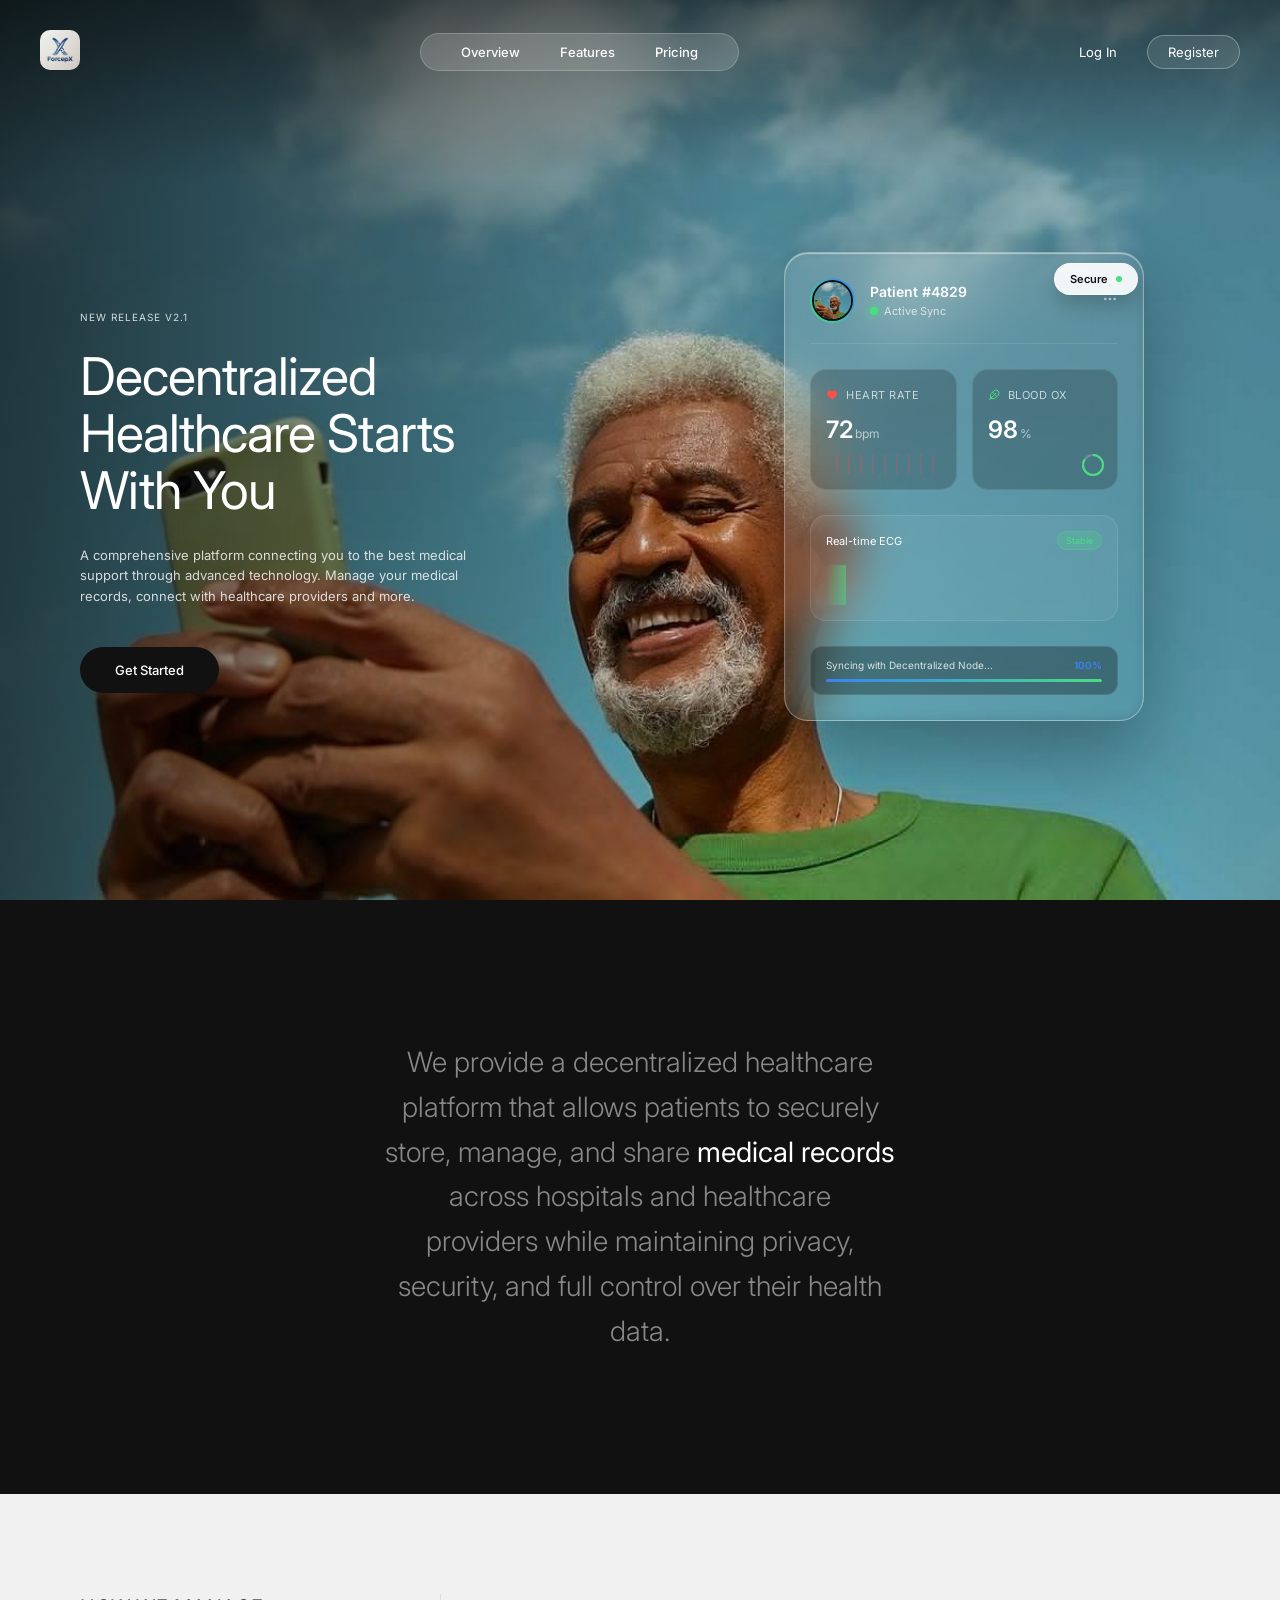
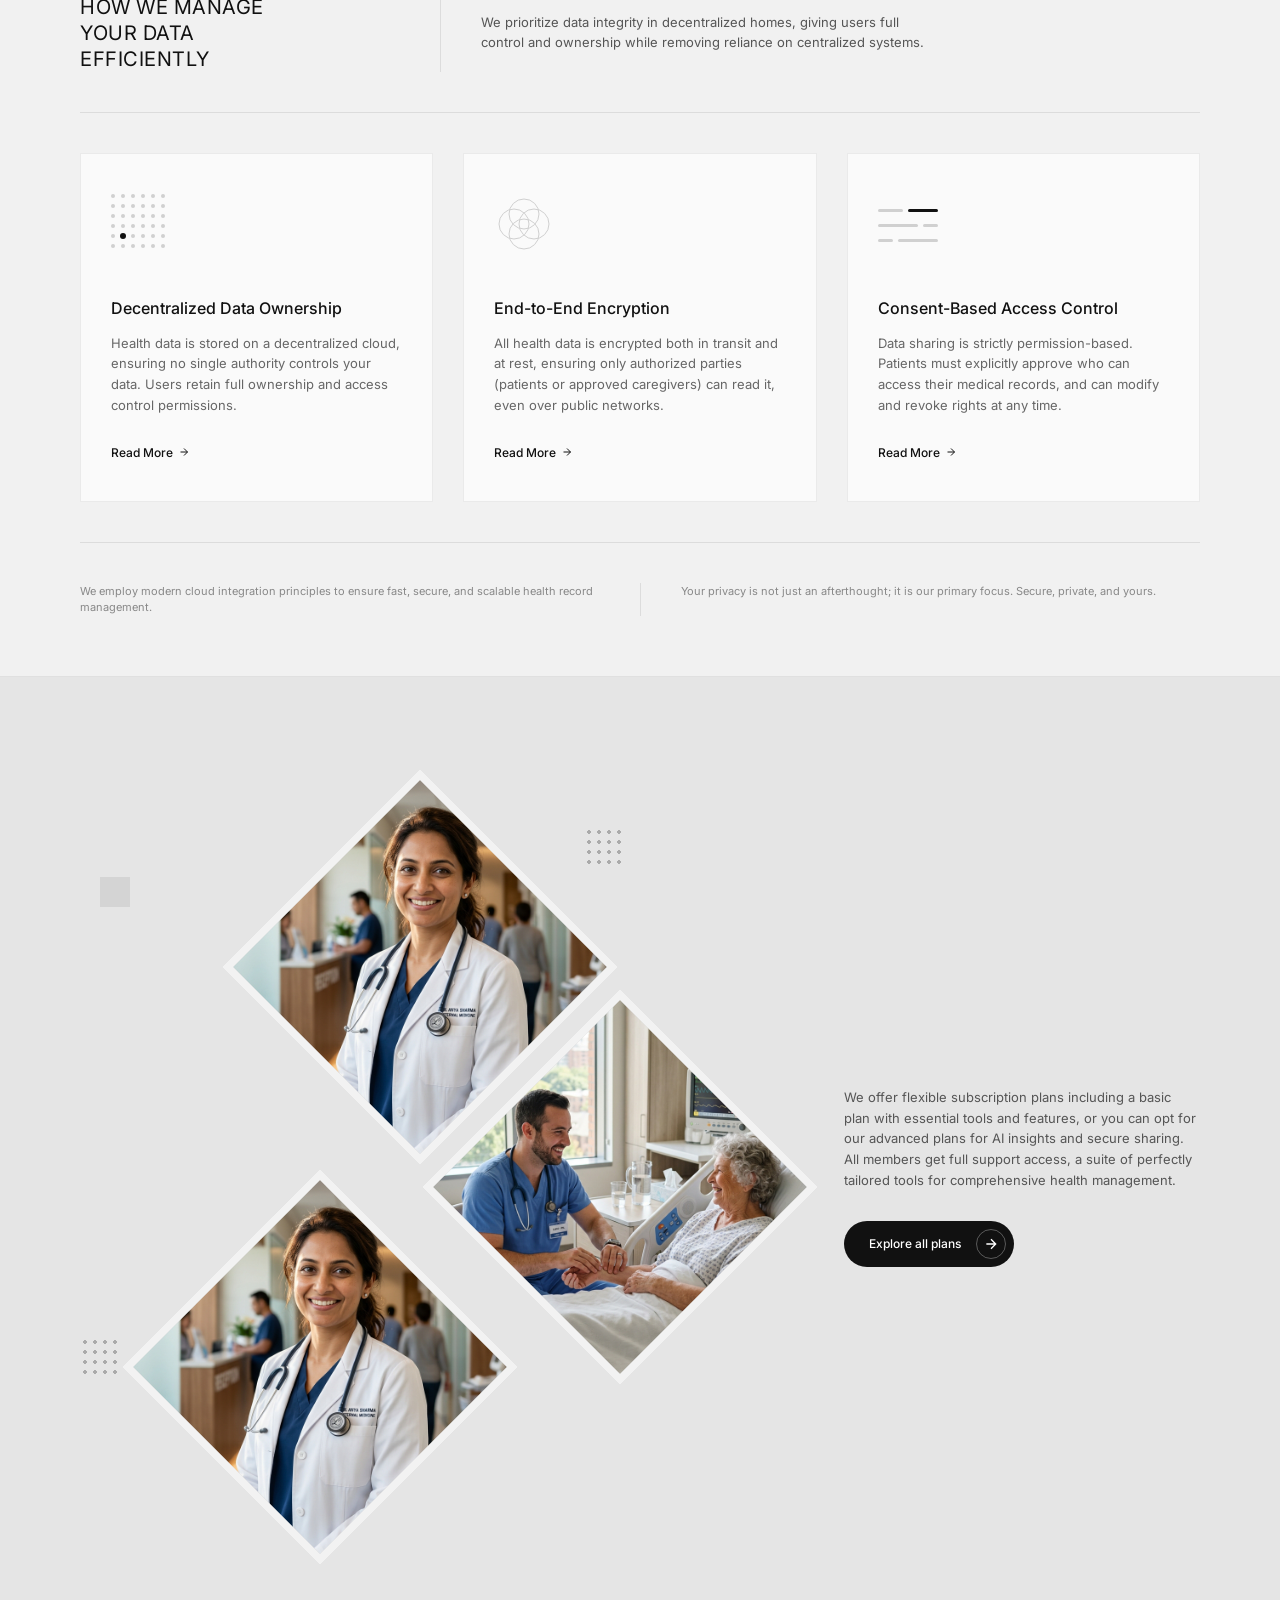
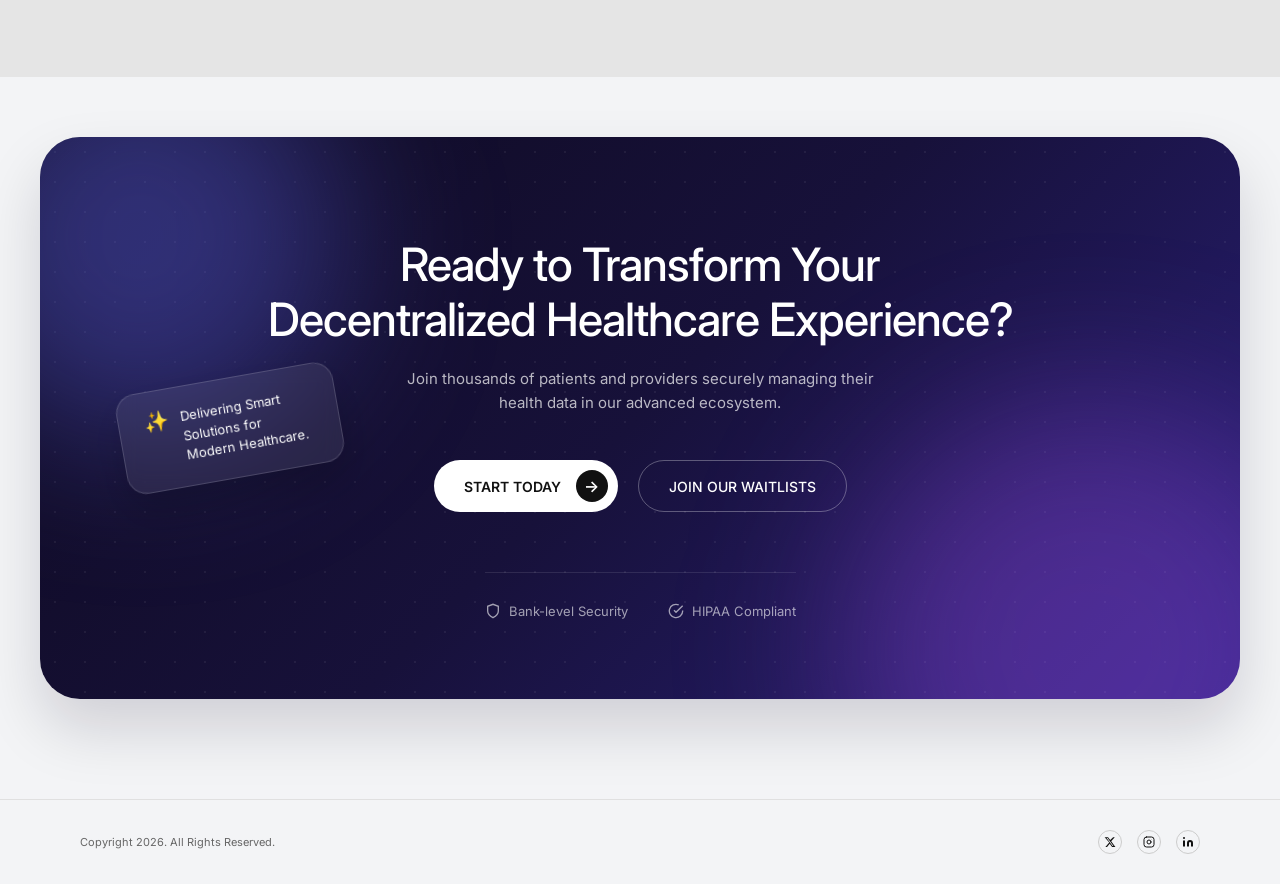
==== commit 0f9dd747: "upated" ====
--- a/index.html
+++ b/index.html
@@ -225,7 +225,7 @@
                 
                 <div class="cta-actions">
                     <a href="#" class="btn-white">START TODAY <span class="arrow-icon">→</span></a>
-                    <a href="#" class="btn-outline">Talk to Sales</a>
+                    <a href="#" class="btn-outline">JOIN OUR WAITLISTS </a>
                 </div>
                 
                 <div class="trust-badges">
